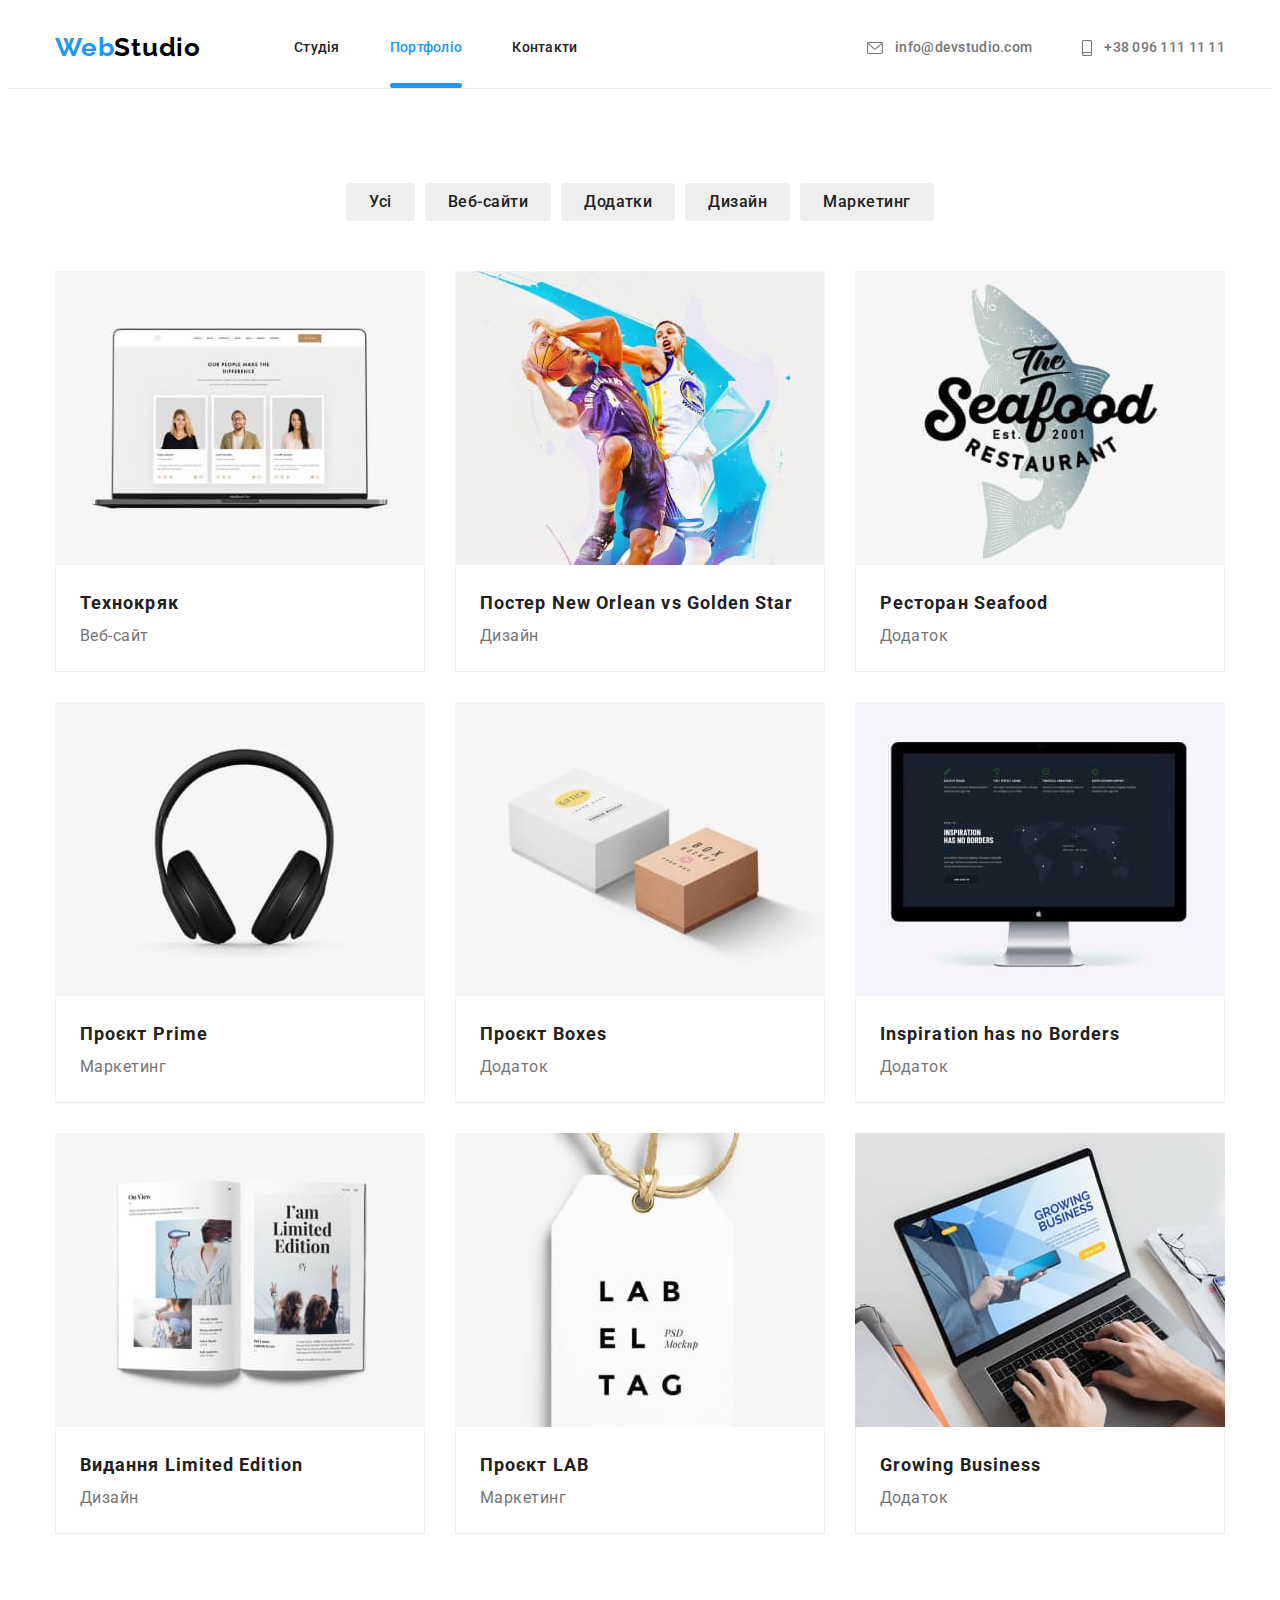
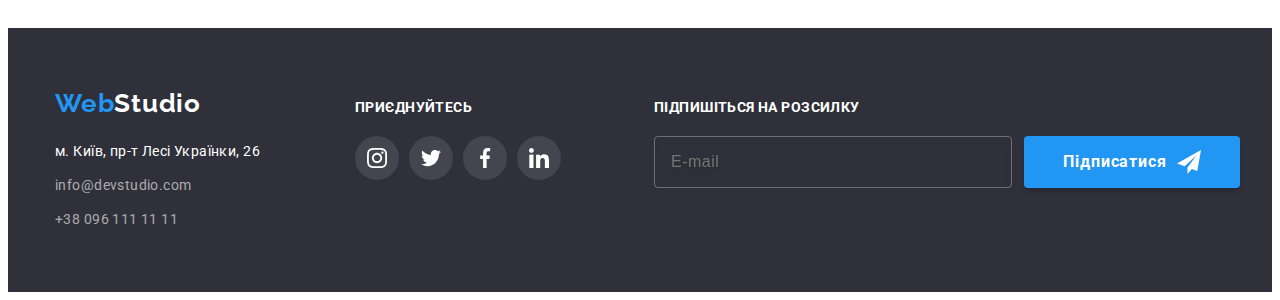
==== portfolio.html @ d5b0b602 "clone" ====
<!DOCTYPE html>
<html lang="en">
  <head>
    <meta charset="UTF-8" />
    <meta http-equiv="X-UA-Compatible" content="IE=edge" />
    <meta name="viewport" content="width=device-width, initial-scale=1.0" />
    <title>Document</title>
    <link
      rel="stylesheet"
      href="https://cdnjs.cloudflare.com/ajax/libs/modern-normalize/1.1.0/modern-normalize.min.css"
      integrity="sha512-wpPYUAdjBVSE4KJnH1VR1HeZfpl1ub8YT/NKx4PuQ5NmX2tKuGu6U/JRp5y+Y8XG2tV+wKQpNHVUX03MfMFn9Q=="
      crossorigin="anonymous"
      referrerpolicy="no-referrer"
    />
    <link rel="stylesheet" href="./css/styles.css" />
    <link rel="preconnect" href="https://fonts.googleapis.com" />
    <link rel="preconnect" href="https://fonts.gstatic.com" crossorigin />
    <link
      href="https://fonts.googleapis.com/css2?family=Raleway:wght@700&family=Roboto:wght@400;500;700;900&display=swap"
      rel="stylesheet"
    />
  </head>
  <body>
    <header class="header">
      <div class="container">
        <a href="./index.html" class="logo">
          <span class="web">Web</span>Studio</a
        >

        <nav>
          <ul class="site-nav">
            <li class="item">
              <a href="./index.html" class="link">Студія</a>
            </li>
            <li class="item">
              <a href="./portfolio.html" class="link activ">Портфоліо</a>
            </li>
            <li class="item"><a href="#" class="link">Контакти</a></li>
          </ul>
        </nav>
        <ul class="contacts-nav">
          <li class="item">
            <a href="mailto:info@devstudio.com" class="link">
              <svg width="16px" height="12px" class="contacts-icon">
                <use href="./images/symbol-defs.svg#icon-convert"></use>
              </svg>
              info@devstudio.com</a
            >
          </li>
          <li class="item">
            <a href="tel:+380961111111" class="link">
              <svg width="10px" height="16px" class="contacts-icon">
                <use href="./images/symbol-defs.svg#icon-smartphone"></use>
              </svg>
              +38 096 111 11 11</a
            >
          </li>
        </ul>
      </div>
    </header>
    <main>
      <section class="section">
        <div class="container">
          <ul class="navigation">
            <li><button type="button" class="portfolio-button">Усі</button></li>
            <li>
              <button type="button" class="portfolio-button">Веб-сайти</button>
            </li>
            <li>
              <button type="button" class="portfolio-button">Додатки</button>
            </li>
            <li>
              <button type="button" class="portfolio-button">Дизайн</button>
            </li>
            <li>
              <button type="button" class="portfolio-button">Маркетинг</button>
            </li>
          </ul>

          <ul class="works">
            <li class="work-list">
              <a href="#" class="work-item">
                <div class="work-photo">
                  <img
                    src="./images/technocrack.jpg"
                    alt="Технокряк"
                    width="370"
                    height="294"
                  />

                  <p class="work-photo-text">
                    Ресурс пропонує комплексні пропозиції з різним рівнем
                    функціоналу та сервісів. Все це дозволить відвідувачу
                    отримати вичерпні відомості про компанію чи приватну особу.
                  </p>
                </div>

                <div class="work-description">
                  <h2 class="work-title">Технокряк</h2>
                  <p class="work-text">Веб-сайт</p>
                </div>
              </a>
            </li>

            <li class="work-list">
              <a href="" alt="" class="work-item">
                <div class="work-photo">
                  <img
                    src="./images/poster.jpg"
                    alt="Постер"
                    width="370"
                    height="294"
                  />
                  <p class="work-photo-text">
                    Ресурс пропонує комплексні пропозиції з різним рівнем
                    функціоналу та сервісів. Все це дозволить відвідувачу
                    отримати вичерпні відомості про компанію чи приватну особу.
                  </p>
                </div>
                <div class="work-description">
                  <h2 class="work-title">Постер New Orlean vs Golden Star</h2>
                  <p class="work-text">Дизайн</p>
                </div>
              </a>
            </li>

            <li class="work-list">
              <a href="" class="work-item">
                <div class="work-photo">
                  <img
                    src="./images/restaurant.jpg"
                    alt="Ресторан"
                    width="370"
                    height="294"
                  />
                  <p class="work-photo-text">
                    Ресурс пропонує комплексні пропозиції з різним рівнем
                    функціоналу та сервісів. Все це дозволить відвідувачу
                    отримати вичерпні відомості про компанію чи приватну особу.
                  </p>
                </div>
                <div class="work-description">
                  <h2 class="work-title">Ресторан Seafood</h2>
                  <p class="work-text">Додаток</p>
                </div>
              </a>
            </li>

            <li class="work-list">
              <a href="" class="work-item">
                <div class="work-photo">
                  <img
                    src="./images/prime.jpg"
                    alt="Прайм"
                    width="370"
                    height="294"
                  />
                  <p class="work-photo-text">
                    Ресурс пропонує комплексні пропозиції з різним рівнем
                    функціоналу та сервісів. Все це дозволить відвідувачу
                    отримати вичерпні відомості про компанію чи приватну особу.
                  </p>
                </div>
                <div class="work-description">
                  <h2 class="work-title">Проєкт Prime</h2>
                  <p class="work-text">Маркетинг</p>
                </div>
              </a>
            </li>

            <li class="work-list">
              <a href="" class="work-item">
                <div class="work-photo">
                  <img
                    src="./images/boxes.jpg"
                    alt="Коробки"
                    width="370"
                    height="294"
                  />
                  <p class="work-photo-text">
                    Ресурс пропонує комплексні пропозиції з різним рівнем
                    функціоналу та сервісів. Все це дозволить відвідувачу
                    отримати вичерпні відомості про компанію чи приватну особу.
                  </p>
                </div>
                <div class="work-description">
                  <h2 class="work-title">Проєкт Boxes</h2>
                  <p class="work-text">Додаток</p>
                </div>
              </a>
            </li>

            <li class="work-list">
              <a href="" class="work-item">
                <div class="work-photo">
                  <img
                    src="./images/noborders.jpg"
                    alt="безмеж"
                    width="370"
                    height="294"
                  />
                  <p class="work-photo-text">
                    Ресурс пропонує комплексні пропозиції з різним рівнем
                    функціоналу та сервісів. Все це дозволить відвідувачу
                    отримати вичерпні відомості про компанію чи приватну особу.
                  </p>
                </div>
                <div class="work-description">
                  <h2 class="work-title">Inspiration has no Borders</h2>
                  <p class="work-text">Додаток</p>
                </div>
              </a>
            </li>

            <li class="work-list">
              <a href="" class="work-item">
                <div class="work-photo">
                  <img
                    src="./images/limited.jpg"
                    alt="Лімітоване"
                    width="370"
                    height="294"
                  />
                  <p class="work-photo-text">
                    Ресурс пропонує комплексні пропозиції з різним рівнем
                    функціоналу та сервісів. Все це дозволить відвідувачу
                    отримати вичерпні відомості про компанію чи приватну особу.
                  </p>
                </div>
                <div class="work-description">
                  <h2 class="work-title">Видання Limited Edition</h2>
                  <p class="work-text">Дизайн</p>
                </div>
              </a>
            </li>

            <li class="work-list">
              <a href="" class="work-item">
                <div class="work-photo">
                  <img
                    src="./images/lab.jpg"
                    alt="Лімітоване"
                    width="370"
                    height="294"
                  />
                  <p class="work-photo-text">
                    Ресурс пропонує комплексні пропозиції з різним рівнем
                    функціоналу та сервісів. Все це дозволить відвідувачу
                    отримати вичерпні відомості про компанію чи приватну особу.
                  </p>
                </div>
                <div class="work-description">
                  <h2 class="work-title">Проєкт LAB</h2>
                  <p class="work-text">Маркетинг</p>
                </div>
              </a>
            </li>

            <li class="work-list">
              <a href="" class="work-item">
                <div class="work-photo">
                  <img
                    src="./images/bussines.jpg"
                    alt="Бізнес"
                    width="370"
                    height="294"
                  />
                  <p class="work-photo-text">
                    Ресурс пропонує комплексні пропозиції з різним рівнем
                    функціоналу та сервісів. Все це дозволить відвідувачу
                    отримати вичерпні відомості про компанію чи приватну особу.
                  </p>
                </div>
                <div class="work-description">
                  <h2 class="work-title">Growing Business</h2>
                  <p class="work-text">Додаток</p>
                </div>
              </a>
            </li>
          </ul>
        </div>
      </section>
    </main>

    <footer class="page-dawn">
      <div class="container">
        <div class="footer-adress">
          <a href="/" class="logo">
            <span class="web">Web</span><span class="colortext">Studio</span></a
          >

          <address class="adress">
            <p class="adress-text">м. Київ, пр-т Лесі Українки, 26</p>
            <ul class="info">
              <li class="info-link">
                <a href="mailto:info@devstudio.com" class="link"
                  >info@devstudio.com</a
                >
              </li>
              <li class="info-link">
                <a href="tel:+380961111111" class="link">+38 096 111 11 11</a>
              </li>
            </ul>
          </address>
        </div>
        <div class="footer-socials">
          <p class="join-in">ПРИЄДНУЙТЕСЬ</p>
          <ul class="footer-item">
            <li class="socials-item">
              <a
                class="socials-link link"
                href="https://instagram.com"
                target="_blank"
                rel="nofollow noopener noreferrer"
                aria-label="Instagram icon"
              >
                <svg class="socials-icon" width="20" height="20">
                  <use href="./images/symbol-defs.svg#icon-instagram"></use>
                </svg>
              </a>
            </li>
            <li class="socials-item">
              <a
                class="socials-link link"
                href="https://twitter.com"
                target="_blank"
                rel="nofollow noopener noreferrer"
                aria-label="Twitter icon"
              >
                <svg class="socials-icon" width="20" height="20">
                  <use href="./images/symbol-defs.svg#icon-twitter"></use>
                </svg>
              </a>
            </li>
            <li class="socials-item">
              <a
                class="socials-link link"
                href="https://facebook.com"
                target="_blank"
                rel="nofollow noopener noreferrer"
                aria-label="Facebook icon"
              >
                <svg class="socials-icon" width="20" height="20">
                  <use href="./images/symbol-defs.svg#icon-facebook"></use>
                </svg>
              </a>
            </li>
            <li class="socials-item">
              <a
                class="socials-link link"
                href="https://linkedin.com"
                target="_blank"
                rel="nofollow noopener noreferrer"
                aria-label="Linkedin icon"
              >
                <svg class="socials-icon" width="20" height="20">
                  <use href="./images/symbol-defs.svg#icon-linkedin"></use>
                </svg>
              </a>
            </li>
          </ul>
        </div>
        <div class="subscription">
          <p class="subscription-title">ПІДПИШІТЬСЯ НА РОЗСИЛКУ</p>
          <form class="subscription-form" autocomplete="on">
            <label class="subscription-label">
              <input
                type="text"
                class="subscription-input"
                name="email"
                placeholder="E-mail"
              />
            </label>
            <button class="subscription-button" type="button">
              Підписатися
              <svg class="subscription-icon" width="24" height="24">
                <use href="./images/symbol-defs.svg#icon-send"></use>
              </svg>
            </button>
          </form>
        </div>
      </div>
    </footer>
  </body>
</html>
---- css/styles.css ----
/* колір основного тексту #757575 */
/* вторичний колір #212121 */
/* білий текст #ffffff */
/* білий #f5f5f5 */
/* акцент #2196F3 */

:root {
  --primary-text-color: #757575;
  --title-text-color: #212121;
  --accent-color: #2196f3;
  --primary-white-color: #f5f5f5;
  --primary-white-text-color: #ffffff;
}
html {
  box-sizing: border-box;
  /* background: var(--primary-white-text-color); */
}

*,
*::before,
*::after {
  box-sizing: inherit;
}

body {
  /* color: var(--title-text-color); */
  color: var(--primary-white-color);

  font-family: Roboto, sans-serif;
}
p {
  margin: 0px;
}

ul {
  list-style: none;
  padding: 0px;
  margin: 0px;
}
img {
  display: block;
}

h1,
h2,
h3,
h4,
h5,
h6,
p {
  margin-top: 0px;
  margin-bottom: 0px;
}

header {
  border-bottom: 1px solid #ececec;
}

/* Logo */

.logo {
  color: #000000;

  font-family: Raleway, sans-serif;
  font-weight: 700;
  font-size: 26px;
  line-height: 1.2;
  letter-spacing: 0.03em;

  text-decoration: none;

  margin-right: 93px;
}

.logo .web {
  color: var(--accent-color);
}

/* Site-nav */
/* .header {
  border-bottom: 1px solid #ececec;
} */
.header .container {
  width: 1200px;
  display: flex;
  align-items: center;
  margin-left: auto;
  margin-right: auto;

  padding-top: 0px;
  padding-bottom: 0px;
  padding-left: 15px;
  padding-right: 15px;
}

.container {
  align-items: center;
  width: 1200px;
  margin-left: auto;
  margin-right: auto;
  padding-left: 15px;
  padding-right: 15px;
}
.site-nav {
  display: flex;
  padding-left: 0px;
}

.site-nav .item:not(:last-child) {
  margin-right: 50px;
}

.contacts-nav {
  display: flex;
  padding-left: 0px;
  margin-left: auto;
}

.contacts-nav .item + .item {
  margin-left: 50px;
}

.site-nav .link {
  color: var(--title-text-color);

  font-weight: 500;
  font-size: 14px;
  line-height: 1.14;
  letter-spacing: 0.02em;

  text-decoration: none;
  position: relative;

  display: block;
  padding-top: 32px;
  padding-bottom: 32px;

  transition: color 250ms cubic-bezier(0.4, 0, 0.2, 1);
}

.activ::after {
  content: "";
  display: block;
  width: 100%;
  height: 5px;
  background-color: var(--accent-color);
  position: absolute;
  left: 0;
  bottom: 0;
  border-radius: 2px;
}

.site-nav .link.activ {
  color: var(--accent-color);
}

.site-nav .link:hover,
.site-nav .link:focus {
  color: var(--accent-color);
}

.site-nav .link.current {
  color: var(--accent-color);
}

.contacts-nav .link {
  color: var(--primary-text-color);

  font-weight: 500;
  font-size: 14px;
  line-height: 1.14;
  letter-spacing: 0.02em;

  text-decoration: none;

  display: flex;
  align-items: center;
  padding-bottom: 32px;
  padding-top: 32px;

  transition: color 250ms cubic-bezier(0.4, 0, 0.2, 1);
}
.contacts-nav .link:hover,
.contacts-nav .link:focus {
  color: var(--accent-color);
}
.link:hover .contacts-icon,
.link:focus .contacts-icon {
  fill: currentColor;
}

.item {
  display: flex;
  align-items: center;
  margin: 0;
  padding: 0;
  list-style: none;
}

.contacts-icon {
  fill: var(--primary-text-color);
  /* fill: transparent; */

  margin-right: 12px;
}

/* Hero */
.hero {
  text-align: center;
  background-color: #c4c4c4;
  padding-top: 200px;
  padding-bottom: 200px;
  max-width: 1600px;
  margin-left: auto;
  margin-right: auto;
  background-image: linear-gradient(
      rgba(47, 48, 58, 0.4),
      rgba(47, 48, 58, 0.4)
    ),
    url(../images/hero.jpg);
  /* background-image: url(../images/hero.jpg); */
  background-repeat: no-repeat;
  background-position: center;
  background-size: cover;
}

.hero-title {
  color: var(--primary-white-text-color);

  font-weight: 900;
  font-size: 44px;
  line-height: 1.36;
  text-align: center;
  letter-spacing: 0.06em;
  text-transform: uppercase;

  width: 696px;
  height: 120px;
  margin-top: 0px;
  margin-bottom: 30px;
  margin-left: auto;
  margin-right: auto;
}

/* Button */
.button {
  color: var(--primary-white-text-color);
  background-color: var(--accent-color);
  border: none;
  border-radius: 4px;
  font-family: inherit;
  font-weight: 700;
  font-size: 16px;
  line-height: 1.88;
  align-items: center;
  text-align: center;
  letter-spacing: 0.06em;

  cursor: pointer;

  width: 216px;
  height: 50px;
}

/* Section */
.section {
  padding-top: 94px;
  padding-bottom: 94px;
}
.portfolio-list {
  display: flex;
  justify-content: space-between;
}
.thumb {
  position: relative;
}

.about-photo {
  /* margin-left: auto;
 margin-right: auto; */
  width: 370px;
  height: 70px;

  position: absolute;
  bottom: 0;
  left: 50%;
  transform: translate(-50%, 0);
  background-color: rgba(47, 48, 58, 0.8);
}

.about-text {
  font-weight: 700;
  font-size: 14px;
  line-height: 1.14;
  text-align: center;
  justify-content: center;
  letter-spacing: 0.03em;

  padding-top: 30px;
  padding-bottom: 30px;
}

.section-title {
  color: var(--title-text-color);

  font-size: 36px;
  line-height: 1.17;
  text-align: center;
  letter-spacing: 0.03em;

  margin-top: 0;
  margin-bottom: 50px;
}

.description {
  display: flex;
  padding-left: 0px;
  padding-right: 0px;
  margin: 0px;
}

.no-padding {
  margin-top: 0px;
  padding-bottom: 0px;
}

.description .description-title {
  color: var(--title-text-color);

  font-size: 14px;
  line-height: 1.14;
  letter-spacing: 0.03em;
  text-transform: uppercase;

  margin-top: 0px;
  margin-bottom: 10px;
}

.list {
  display: inline-block;
  width: 270px;
  padding-left: 0px;
}

.list:not(:first-child) {
  margin-left: 30px;
}

.text {
  color: var(--primary-text-color);

  font-size: 14px;
  line-height: 1.71;
  letter-spacing: 0.03em;
}

.description-logo {
  height: 120px;
  display: flex;
  align-items: center;
  justify-content: center;
  background-color: #f5f4fa;
  margin-bottom: 30px;
  border-radius: 4px;
}
.description-icon {
  display: flex;
  align-items: center;
  justify-content: center;
}

/* Teams */
.comand {
  background: #f5f4fa;
}
.color {
  background: #f5f4fa;
}
.teams {
  display: flex;
}

.team-list {
  background: var(--primary-white-text-color);
  border-bottom-right-radius: 4px;
  border-bottom-left-radius: 4px;
  box-shadow: 0px 1px 3px rgba(0, 0, 0, 0.12), 0px 1px 1px rgba(0, 0, 0, 0.14),
    0px 2px 1px rgba(0, 0, 0, 0.2);
}
.team-list:not(:first-child) {
  margin-left: 30px;
}
.about {
  padding-top: 30px;
  padding-bottom: 30px;
}

.teams .teams-title {
  color: var(--title-text-color);
  font-weight: 500;
  font-size: 16px;
  line-height: 1.19;
  letter-spacing: 0.03em;
  text-align: center;
  /* margin-top: 30px; */
}

.teams-text {
  color: var(--primary-text-color);
  font-size: 16px;
  line-height: 1.19;
  text-align: center;
  margin-top: 10px;
  /* margin-bottom: 30px; */
}

.socials {
  display: flex;
  justify-content: center;
  align-items: center;
  gap: 10px;
  margin-top: 16px;
}

.socials-link {
  display: flex;
  align-items: center;
  justify-content: center;

  width: 44px;
  height: 44px;

  color: #afb1b8;
  /* fill: currentColor; */
  border-radius: 50%;

  transition: background-color 250ms cubic-bezier(0.4, 0, 0.2, 1),
    fill 250ms cubic-bezier(0.4, 0, 0.2, 1);
}

.socials-link:hover,
.socials-link:focus {
  background-color: var(--accent-color);
}

.socials-icon {
  fill: currentColor;
}
.socials-link:hover .socials-icon,
.socials-link:focus .socials-icon {
  fill: #ffffff;
  transition: fill 250ms cubic-bezier(0.4, 0, 0.2, 1);
}

/* Clients */

.clients {
  display: flex;
  justify-content: center;
  align-items: center;
  gap: 30px;
}

.clients-logo {
  display: flex;
  align-items: center;
  justify-content: center;

  fill: #afb1b8;

  transition: fill 250ms cubic-bezier(0.4, 0, 0.2, 1);
}
.clients-item:hover .clients-logo,
.clients-item:focus .clients-logo {
  fill: var(--accent-color);
}

.clients-item {
  display: flex;
  align-items: center;
  justify-content: center;
  background-color: transparent;
  box-sizing: border-box;
  width: 170px;
  height: 92px;
  border: 1px solid #afb1b8;
  border-radius: 4px;

  transition: border-color 250ms cubic-bezier(0.4, 0, 0.2, 1);
}

.clients-border {
  display: flex;
  align-items: center;
  justify-content: center;
}
.clients-item:hover,
.clients-item:focus {
  border: 1px solid var(--accent-color);
}

/* Footer */
footer {
  background: #2f303a;
  padding-top: 60px;
  padding-bottom: 60px;
}

.page-dawn .logo {
  margin-right: 0px;
}

.page-dawn .container {
  align-items: center;
  width: 1200px;
  margin-left: auto;
  margin-right: auto;
  padding-left: 15px;
  padding-right: 15px;

  font-size: 14px;
  line-height: 1.71;

  display: flex;
  align-items: baseline;
}

.colortext {
  color: var(--primary-white-text-color);
}

.adress {
  font-style: normal;
  margin-right: 0px;
  width: 230px;
  padding-top: 20px;
}

.adress .adress-text {
  color: var(--primary-white-text-color);

  font-size: 14px;
  line-height: 1.71;
  letter-spacing: 0.03em;
  margin-right: 0px;
}

.info .link {
  color: rgba(255, 255, 255, 0.6);

  font-size: 14px;
  line-height: 1.71;
  letter-spacing: 0.03em;

  text-decoration: none;

  transition: color 250ms cubic-bezier(0.4, 0, 0.2, 1);
}
.info-link {
  padding-top: 10px;
}

.info .link:hover,
.info .link:focus {
  color: var(--accent-color);
}

.footer-item {
  display: flex;
  align-items: center;
  justify-content: center;
}

.footer-adress {
  margin-right: 70px;
}

.join-in {
  color: var(--primary-white-text-color);
  font-size: 14px;
  line-height: 1.14;
  letter-spacing: 0.03em;
  margin-bottom: 20px;
  font-weight: 700;
}
.footer-item {
  gap: 10px;
}

.footer-item .socials-link {
  display: flex;
  align-items: center;
  justify-content: center;

  width: 44px;
  height: 44px;

  color: var(--primary-white-text-color);
  background-color: rgba(255, 255, 255, 0.1);
  fill: currentColor;
  border-radius: 50%;

  transition: background-color 250ms cubic-bezier(0.4, 0, 0.2, 1);
}
.footer-item .socials-link:hover,
.footer-item .socials-link:focus {
  background-color: var(--accent-color);
}

.subscription {
  margin-left: 93px;
}

.subscription-title {
  color: var(--primary-white-text-color);
  font-size: 14px;
  line-height: 1.14;
  letter-spacing: 0.03em;
  margin-bottom: 20px;
  font-weight: 700;
}

.subscription-form {
  display: flex;
}

.subscription-input {
  border: 1px solid rgba(255, 255, 255, 0.3);
  border-radius: 4px;
  background-color: transparent;
  min-width: 358px;
  margin-right: 12px;
  font-size: 16px;
  line-height: 1.25;
  letter-spacing: 0.03em;
  color: rgba(255, 255, 255, 0.9);
  padding: 15px 16px;
  filter: drop-shadow(0px 4px 4px rgba(0, 0, 0, 0.15));
  transition: border-color 250ms cubic-bezier(0.4, 0, 0.2, 1);
}
.subscription-input:hover,
.subscription-input:focus {
  border-color: var(--accent-color);
  outline: none;
}

.subscription-button {
  display: inline-flex;
  padding: 10px 28px;
  color: var(--primary-white-text-color);
  background-color: var(--accent-color);
  border: none;
  border-radius: 4px;
  font-family: inherit;
  font-weight: 700;
  font-size: 16px;
  line-height: 1.88;
  align-items: center;
  text-align: center;
  justify-content: center;
  letter-spacing: 0.06em;
  box-shadow: 0px 4px 4px rgba(0, 0, 0, 0.15);

  cursor: pointer;

  width: 216px;
}

.subscription-icon {
  fill: var(--primary-white-text-color);
  margin-left: 10px;
}
/* Портфоліо */

.section .portfolio-button {
  color: var(--title-text-color);

  font-weight: 500;
  font-size: 16px;
  line-height: 1.63;
  letter-spacing: 0.03em;

  cursor: pointer;

  font-family: inherit;
  padding: 6px 23px;
  transition: background-color 250ms cubic-bezier(0.4, 0, 0.2, 1),
    color 250ms cubic-bezier(0.4, 0, 0.2, 1);
  border: none;
  border-radius: 4px;
}

.navigation {
  display: flex;

  align-items: center;
  justify-content: center;

  margin: 0 auto 50px auto;
}
.navigation li:not(:first-child) {
  margin-left: 10px;
}
.section .portfolio-button:hover {
  color: #f5f4fa;
  background-color: var(--accent-color);
  filter: drop-shadow(0px 4px 4px rgba(0, 0, 0, 0.25));
  transition: filter 250ms cubic-bezier(0.4, 0, 0.2, 1);
}
.section .portfolio-button:focus {
  color: #f5f4fa;
  background-color: var(--accent-color);
  filter: drop-shadow(0px 4px 4px rgba(0, 0, 0, 0.25));
  transition: filter 250ms cubic-bezier(0.4, 0, 0.2, 1);
}

.work-item {
  text-decoration: none;
  display: block;
  width: 370px;
}
.work-photo {
  position: relative;
  overflow: hidden;
}

/* .work-photo::before{

  position: absolute;
  content: "";
  width: 100%;
  height: 100%;
  display: inline-block;
  background-color: rgba(33, 150, 243, 0.9);
  opacity: 0;
}

.work-photo:hover::before{
  opacity: 1;
 
} */

.work-photo-text {
  position: absolute;
  transform: translateY(100%);
  transition: transform 250ms cubic-bezier(0.4, 0, 0.2, 1);

  top: 0;
  left: 0;
  width: 100%;
  height: 100%;

  padding: 63px 24px;
  font-size: 18px;
  line-height: 1.56;
  letter-spacing: 0.03em;

  background-color: rgba(33, 150, 243, 0.9);
  color: var(--primary-white-text-color);
}

.work-list:hover,
.work-item:focus {
  display: inline-block;
  box-shadow: 0px 4px 4px rgba(0, 0, 0, 0.25);
  transition: box-shadow 250ms cubic-bezier(0.4, 0, 0.2, 1);
}

.work-list:hover .work-photo-text,
.work-list:focus .work-photo-text {
  transform: translateY(0);
}

.works .work-description {
  background-color: var(--primary-white-text-color);
}

.work-item:hover {
  filter: drop-shadow(0px 4px 4px rgba(0, 0, 0, 0.25));
  /* display: block;
box-shadow: 0px 3px 1px rgba(0, 0, 0, 0.1), 0px 1px 2px rgba(0, 0, 0, 0.08), 0px 2px 2px rgba(0, 0, 0, 0.12);
border-radius:4px; */
}
.works .work-title {
  color: var(--title-text-color);

  font-size: 18px;
  line-height: 2;
  letter-spacing: 0.06em;

  /* margin-top: 20px; */
  /* padding: 20px 24px 20px 24px; */
}

.works .work-text {
  color: var(--primary-text-color);

  font-size: 16px;
  line-height: 1.88;
  letter-spacing: 0.03em;
  /* 
  margin-top: 4px; */
}

.works {
  display: flex;
  flex-wrap: wrap;
  gap: 30px;
}

.work-description {
  padding: 20px 24px 20px 24px;
  border-bottom: 1px solid #eeeeee;
  border-left: 1px solid #eeeeee;
  border-right: 1px solid #eeeeee;
}

/* BACKDROP */

.backdrop {
  position: fixed;
  top: 0;
  left: 0;
  width: 100%;
  height: 100%;
  background-color: rgba(0, 0, 0, 0.2);
  opacity: 1;
  filter: drop-shadow(0px 4px 4px rgba(0, 0, 0, 0.25));

  transition: opacity 250ms cubic-bezier(0.4, 0, 0.2, 1),
    visibility 250ms cubic-bezier(0.4, 0, 0.2, 1);
}

.backdrop.is-hidden {
  opacity: 0;
  pointer-events: none;
  visibility: hidden;
}

.backdrop.is-hidden .modal {
  transform: translate(-50%, -50%) scale(0.8);
  transition: transform 250ms cubic-bezier(0.4, 0, 0.2, 1);
}

.modal {
  width: 528px;
  height: 581px;
  background-color: #fff;

  position: absolute;
  top: 50%;
  left: 50%;
  transform: translate(-50%, -50%) scale(1);
  transition: transform 250ms cubic-bezier(0.4, 0, 0.2, 1);
}

.close-modal {
  position: absolute;
  top: 8px;
  right: 8px;

  width: 30px;
  height: 30px;
  cursor: pointer;
  border-radius: 50%;
  border: 1px solid rgba(0, 0, 0, 0.1);
  background-color: var(--primary-white-text-color);
}

.close-icon:hover,
.close-icon:focus {
  fill: var(--accent-color);
}

.close-icon {
  position: absolute;

  top: 15px;
  right: -4px;
  transform: translate(-50%, -50%);
  transition: fill 250ms cubic-bezier(0.4, 0, 0.2, 1);
}

.button-close {
  position: relative;
}

.button-item {
  width: 30px;
  height: 30px;
  border-radius: 50%;
  border: 1px solid rgba(0, 0, 0, 0.1);
  background-color: #fff;
  position: absolute;
  right: 8px;
  top: 8px;
}

.close {
  color: #000000;
}

.modal-title {
  font-weight: 700;
  font-size: 20px;
  line-height: 1.15;
  text-align: center;
  letter-spacing: 0.03em;
  justify-content: center;
  margin-top: 40px;

  color: #212121;
}

.modal-form {
  margin-left: 40px;
  margin-right: 40px;
  margin-top: 12px;
}

.form-input {
  margin-top: 4px;
  width: 448px;
  height: 40px;
  padding: 0;
  padding-left: 42px;

  display: block;
  outline: none;
  border: 1px solid rgba(33, 33, 33, 0.2);
  border-radius: 4px;

  transition: border-color 250ms cubic-bezier(0.4, 0, 0.2, 1);
}

.form-label {
  position: relative;
  display: block;
  margin-bottom: 10px;
}

.form-subtitle {
  font-size: 12px;
  line-height: 1.17;
  letter-spacing: 0.01em;

  color: var(--primary-text-color);
  display: block;
}

.form-icon {
  position: absolute;
  top: 30px;
  left: 12px;

  transition: fill 250ms cubic-bezier(0.4, 0, 0.2, 1);
}

.form-label:focus-within > .form-icon {
  fill: var(--accent-color);
}

.form-input:focus,
.form-input:hover {
  border-color: var(--accent-color);
}

.form-coment {
  resize: none;

  margin-top: 4px;
  width: 448px;
  height: 120px;
  padding: 12px 16px;

  display: block;
  outline: none;
  border: 1px solid rgba(33, 33, 33, 0.2);
  border-radius: 4px;

  transition: border-color 250ms cubic-bezier(0.4, 0, 0.2, 1);
}

.form-coment::placeholder {
  font-size: 12px;
  line-height: 1.17;
  letter-spacing: 0.01em;

  color: rgba(117, 117, 117, 0.5);
}

.form-coment:focus,
.form-coment:hover {
  border-color: var(--accent-color);
}

.policy-label {
  display: flex;
  align-items: center;
  justify-content: center;
}

.policy-input {
  position: absolute;
  width: 1px;
  height: 1px;
  margin: -1px;
  bottom: 0;
  padding: 0;
  clip: rect(0 0 0 0);
  overflow: hidden;
}

.form-policy {
  font-size: 14px;
  line-height: 1.71;
  letter-spacing: 0.03em;
  color: var(--primary-text-color);
  margin-left: 10px;
  display: inline-block;
}

.checkbox-icon {
  display: inline-block;
  width: 16px;
  height: 15px;
  border: 2px solid #212121;
  border-radius: 2px;
  transition: background-color 250ms cubic-bezier(0.4, 0, 0.2, 1),
    border-color 250ms cubic-bezier(0.4, 0, 0.2, 1);
}

.policy-input:checked + .checkbox-icon {
  background-color: var(--accent-color);
  background-image: url(../images/check.svg);
  background-size: contain;
  background-origin: border-box;
  border-color: var(--accent-color);
}

.policy-link {
  color: var(--accent-color);
}
.button-send {
  margin-left: 164px;
  margin-top: 30px;
  filter: drop-shadow(0px 4px 4px rgba(0, 0, 0, 0.25));
}
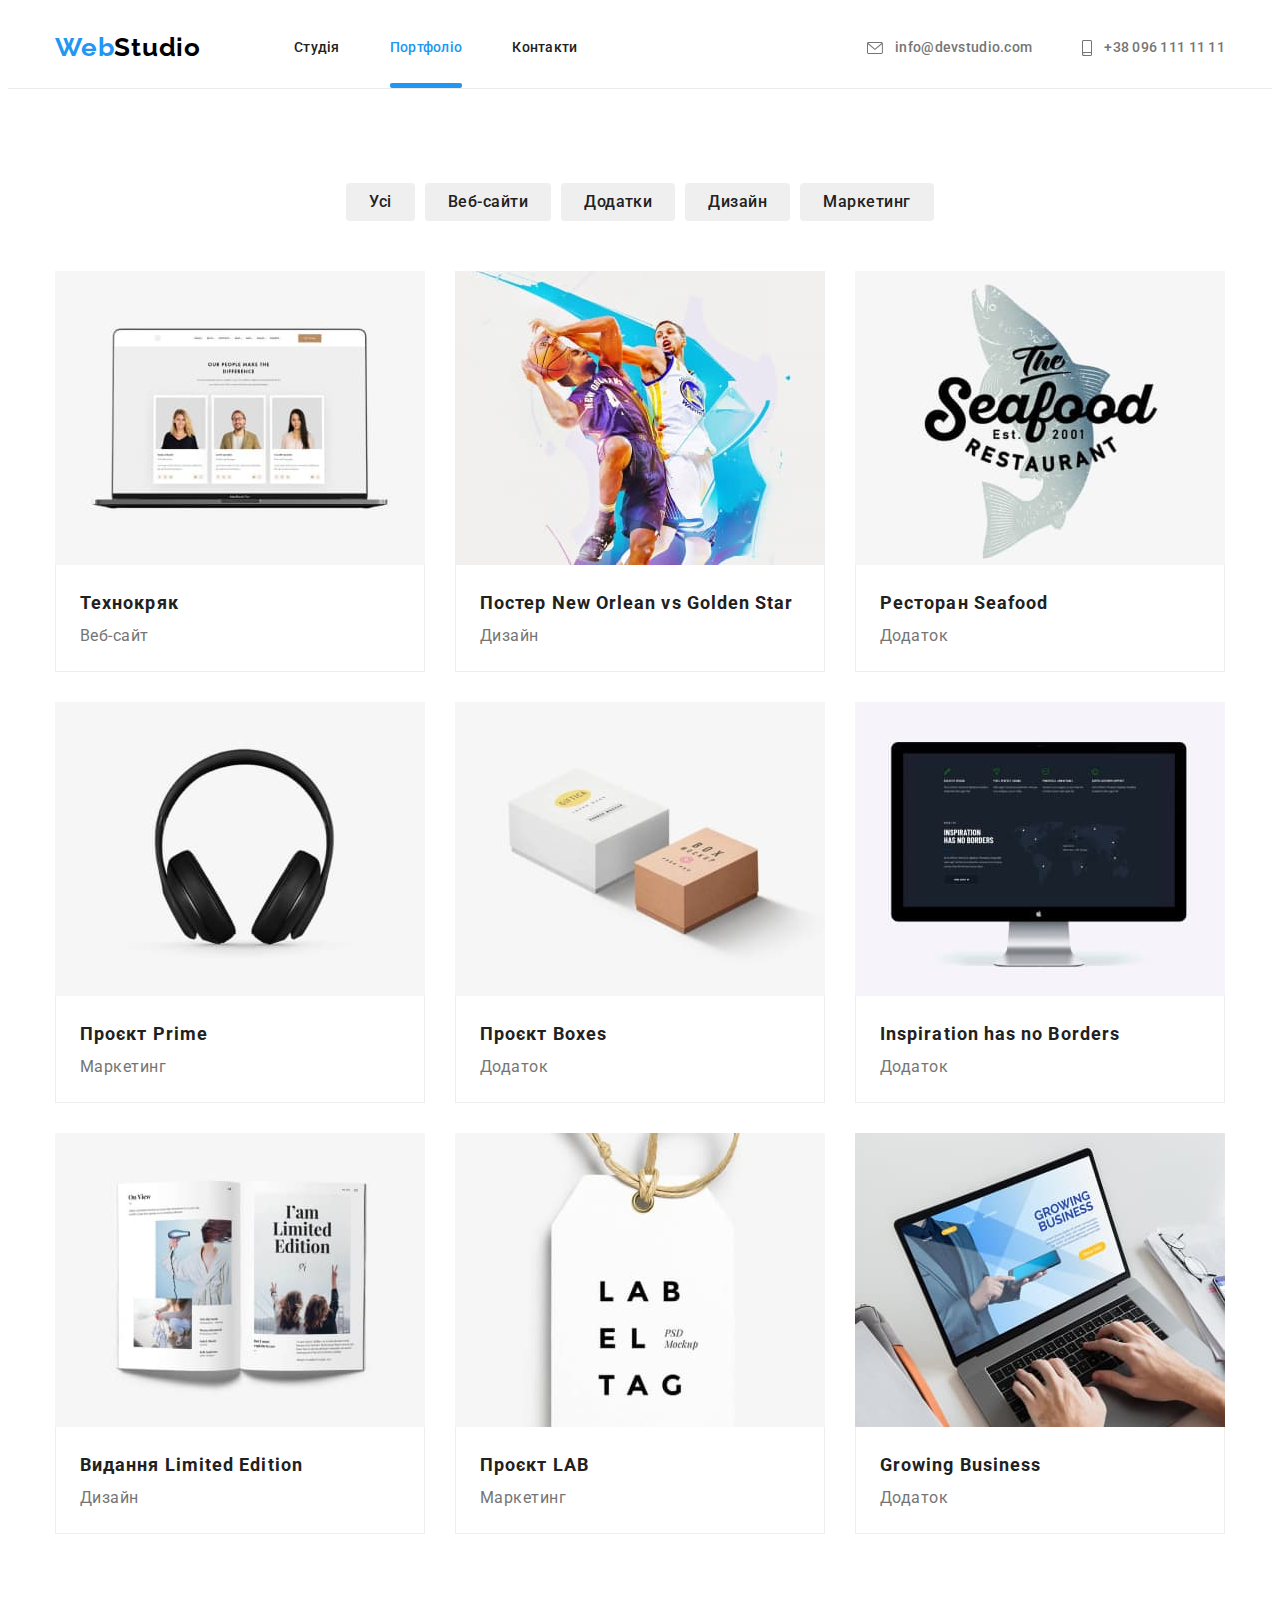
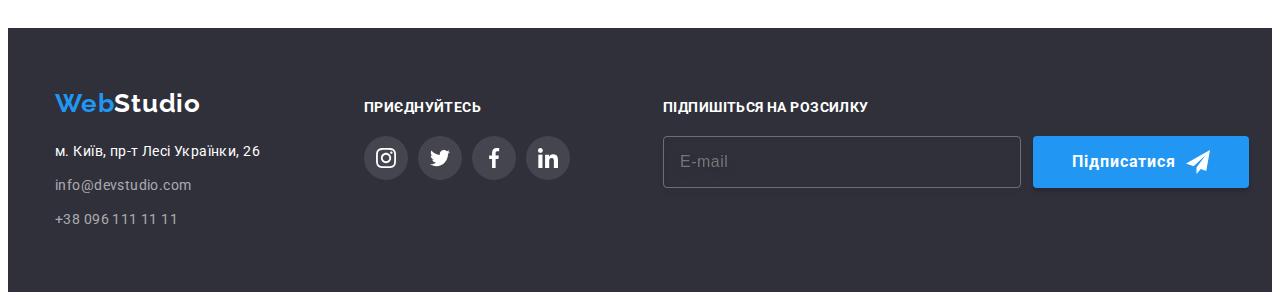
==== commit 990bda4c: "added BEM&SASS" ====
--- a/portfolio.html
+++ b/portfolio.html
@@ -12,7 +12,7 @@
       crossorigin="anonymous"
       referrerpolicy="no-referrer"
     />
-    <link rel="stylesheet" href="./css/styles.css" />
+    <link rel="stylesheet" href="./css/main.min.css" />
     <link rel="preconnect" href="https://fonts.googleapis.com" />
     <link rel="preconnect" href="https://fonts.gstatic.com" crossorigin />
     <link
@@ -22,34 +22,34 @@
   </head>
   <body>
     <header class="header">
-      <div class="container">
+      <div class="container header__container">
         <a href="./index.html" class="logo">
-          <span class="web">Web</span>Studio</a
+          <span class="logo__accent">Web</span>Studio</a
         >
 
-        <nav>
-          <ul class="site-nav">
-            <li class="item">
-              <a href="./index.html" class="link">Студія</a>
-            </li>
-            <li class="item">
-              <a href="./portfolio.html" class="link activ">Портфоліо</a>
-            </li>
-            <li class="item"><a href="#" class="link">Контакти</a></li>
+        <nav class="site-nav">
+          <ul class="site-nav__list">
+            <li class="site-nav__item">
+              <a href="./index.html" class="site-nav__link ">Студія</a>
+            </li>
+            <li class="site-nav__item">
+              <a href="./portfolio.html" class="site-nav__link site-nav__link--active">Портфоліо</a>
+            </li>
+            <li class="site-nav__item"><a href="#" class="site-nav__link">Контакти</a></li>
           </ul>
         </nav>
-        <ul class="contacts-nav">
-          <li class="item">
-            <a href="mailto:info@devstudio.com" class="link">
-              <svg width="16px" height="12px" class="contacts-icon">
+        <ul class="contacts">
+          <li class="contacts__item">
+            <a href="mailto:info@devstudio.com" class="contacts__link">
+              <svg width="16px" height="12px" class="contacts__icon">
                 <use href="./images/symbol-defs.svg#icon-convert"></use>
               </svg>
               info@devstudio.com</a
             >
           </li>
-          <li class="item">
-            <a href="tel:+380961111111" class="link">
-              <svg width="10px" height="16px" class="contacts-icon">
+          <li class="contacts__item">
+            <a href="tel:+380961111111" class="contacts__link">
+              <svg width="10px" height="16px" class="contacts__icon">
                 <use href="./images/symbol-defs.svg#icon-smartphone"></use>
               </svg>
               +38 096 111 11 11</a
@@ -61,26 +61,26 @@
     <main>
       <section class="section">
         <div class="container">
-          <ul class="navigation">
-            <li><button type="button" class="portfolio-button">Усі</button></li>
-            <li>
-              <button type="button" class="portfolio-button">Веб-сайти</button>
-            </li>
-            <li>
-              <button type="button" class="portfolio-button">Додатки</button>
-            </li>
-            <li>
-              <button type="button" class="portfolio-button">Дизайн</button>
-            </li>
-            <li>
-              <button type="button" class="portfolio-button">Маркетинг</button>
+          <ul class="portfolio__navigation">
+            <li class="portfolio__item"><button type="button" class="portfolio__button">Усі</button></li>
+            <li class="portfolio__item">
+              <button type="button" class="portfolio__button">Веб-сайти</button>
+            </li>
+            <li class="portfolio__item">
+              <button type="button" class="portfolio__button">Додатки</button>
+            </li>
+            <li class="portfolio__item">
+              <button type="button" class="portfolio__button">Дизайн</button>
+            </li>
+            <li class="portfolio__item">
+              <button type="button" class="portfolio__button">Маркетинг</button>
             </li>
           </ul>
 
-          <ul class="works">
-            <li class="work-list">
-              <a href="#" class="work-item">
-                <div class="work-photo">
+          <ul class="portfolio__works">
+            <li class="portfolio__work-item">
+              <a href="#" class="portfolio__work-link">
+                <div class="portfolio__work-photo">
                   <img
                     src="./images/technocrack.jpg"
                     alt="Технокряк"
@@ -88,192 +88,192 @@
                     height="294"
                   />
 
-                  <p class="work-photo-text">
-                    Ресурс пропонує комплексні пропозиції з різним рівнем
-                    функціоналу та сервісів. Все це дозволить відвідувачу
-                    отримати вичерпні відомості про компанію чи приватну особу.
-                  </p>
-                </div>
-
-                <div class="work-description">
-                  <h2 class="work-title">Технокряк</h2>
-                  <p class="work-text">Веб-сайт</p>
-                </div>
-              </a>
-            </li>
-
-            <li class="work-list">
-              <a href="" alt="" class="work-item">
-                <div class="work-photo">
+                  <p class="portfolio__work-photo-text">
+                    Ресурс пропонує комплексні пропозиції з різним рівнем
+                    функціоналу та сервісів. Все це дозволить відвідувачу
+                    отримати вичерпні відомості про компанію чи приватну особу.
+                  </p>
+                </div>
+
+                <div class="portfolio__work-description">
+                  <h2 class="portfolio__work-title">Технокряк</h2>
+                  <p class="portfolio__work-text">Веб-сайт</p>
+                </div>
+              </a>
+            </li>
+
+            <li class="portfolio__work-item">
+              <a href="" alt="" class="portfolio__work-link">
+                <div class="portfolio__work-photo">
                   <img
                     src="./images/poster.jpg"
                     alt="Постер"
                     width="370"
                     height="294"
                   />
-                  <p class="work-photo-text">
-                    Ресурс пропонує комплексні пропозиції з різним рівнем
-                    функціоналу та сервісів. Все це дозволить відвідувачу
-                    отримати вичерпні відомості про компанію чи приватну особу.
-                  </p>
-                </div>
-                <div class="work-description">
-                  <h2 class="work-title">Постер New Orlean vs Golden Star</h2>
-                  <p class="work-text">Дизайн</p>
-                </div>
-              </a>
-            </li>
-
-            <li class="work-list">
-              <a href="" class="work-item">
-                <div class="work-photo">
+                  <p class="portfolio__work-photo-text">
+                    Ресурс пропонує комплексні пропозиції з різним рівнем
+                    функціоналу та сервісів. Все це дозволить відвідувачу
+                    отримати вичерпні відомості про компанію чи приватну особу.
+                  </p>
+                </div>
+                <div class="portfolio__work-description">
+                  <h2 class="portfolio__work-title">Постер New Orlean vs Golden Star</h2>
+                  <p class="portfolio__work-text">Дизайн</p>
+                </div>
+              </a>
+            </li>
+
+            <li class="portfolio__work-item">
+              <a href="" class="portfolio__work-link">
+                <div class="portfolio__work-photo">
                   <img
                     src="./images/restaurant.jpg"
                     alt="Ресторан"
                     width="370"
                     height="294"
                   />
-                  <p class="work-photo-text">
-                    Ресурс пропонує комплексні пропозиції з різним рівнем
-                    функціоналу та сервісів. Все це дозволить відвідувачу
-                    отримати вичерпні відомості про компанію чи приватну особу.
-                  </p>
-                </div>
-                <div class="work-description">
-                  <h2 class="work-title">Ресторан Seafood</h2>
-                  <p class="work-text">Додаток</p>
-                </div>
-              </a>
-            </li>
-
-            <li class="work-list">
-              <a href="" class="work-item">
-                <div class="work-photo">
+                  <p class="portfolio__work-photo-text">
+                    Ресурс пропонує комплексні пропозиції з різним рівнем
+                    функціоналу та сервісів. Все це дозволить відвідувачу
+                    отримати вичерпні відомості про компанію чи приватну особу.
+                  </p>
+                </div>
+                <div class="portfolio__work-description">
+                  <h2 class="portfolio__work-title">Ресторан Seafood</h2>
+                  <p class="portfolio__work-text">Додаток</p>
+                </div>
+              </a>
+            </li>
+
+            <li class="portfolio__work-item">
+              <a href="" class="portfolio__work-link">
+                <div class="portfolio__work-photo">
                   <img
                     src="./images/prime.jpg"
                     alt="Прайм"
                     width="370"
                     height="294"
                   />
-                  <p class="work-photo-text">
-                    Ресурс пропонує комплексні пропозиції з різним рівнем
-                    функціоналу та сервісів. Все це дозволить відвідувачу
-                    отримати вичерпні відомості про компанію чи приватну особу.
-                  </p>
-                </div>
-                <div class="work-description">
-                  <h2 class="work-title">Проєкт Prime</h2>
-                  <p class="work-text">Маркетинг</p>
-                </div>
-              </a>
-            </li>
-
-            <li class="work-list">
-              <a href="" class="work-item">
-                <div class="work-photo">
+                  <p class="portfolio__work-photo-text">
+                    Ресурс пропонує комплексні пропозиції з різним рівнем
+                    функціоналу та сервісів. Все це дозволить відвідувачу
+                    отримати вичерпні відомості про компанію чи приватну особу.
+                  </p>
+                </div>
+                <div class="portfolio__work-description">
+                  <h2 class="portfolio__work-title">Проєкт Prime</h2>
+                  <p class="portfolio__work-text">Маркетинг</p>
+                </div>
+              </a>
+            </li>
+
+            <li class="portfolio__work-item">
+              <a href="" class="portfolio__work-link">
+                <div class="portfolio__work-photo">
                   <img
                     src="./images/boxes.jpg"
                     alt="Коробки"
                     width="370"
                     height="294"
                   />
-                  <p class="work-photo-text">
-                    Ресурс пропонує комплексні пропозиції з різним рівнем
-                    функціоналу та сервісів. Все це дозволить відвідувачу
-                    отримати вичерпні відомості про компанію чи приватну особу.
-                  </p>
-                </div>
-                <div class="work-description">
-                  <h2 class="work-title">Проєкт Boxes</h2>
-                  <p class="work-text">Додаток</p>
-                </div>
-              </a>
-            </li>
-
-            <li class="work-list">
-              <a href="" class="work-item">
-                <div class="work-photo">
+                  <p class="portfolio__work-photo-text">
+                    Ресурс пропонує комплексні пропозиції з різним рівнем
+                    функціоналу та сервісів. Все це дозволить відвідувачу
+                    отримати вичерпні відомості про компанію чи приватну особу.
+                  </p>
+                </div>
+                <div class="portfolio__work-description">
+                  <h2 class="portfolio__work-title">Проєкт Boxes</h2>
+                  <p class="portfolio__work-text">Додаток</p>
+                </div>
+              </a>
+            </li>
+
+            <li class="portfolio__work-item">
+              <a href="" class="portfolio__work-link">
+                <div class="portfolio__work-photo">
                   <img
                     src="./images/noborders.jpg"
                     alt="безмеж"
                     width="370"
                     height="294"
                   />
-                  <p class="work-photo-text">
-                    Ресурс пропонує комплексні пропозиції з різним рівнем
-                    функціоналу та сервісів. Все це дозволить відвідувачу
-                    отримати вичерпні відомості про компанію чи приватну особу.
-                  </p>
-                </div>
-                <div class="work-description">
-                  <h2 class="work-title">Inspiration has no Borders</h2>
-                  <p class="work-text">Додаток</p>
-                </div>
-              </a>
-            </li>
-
-            <li class="work-list">
-              <a href="" class="work-item">
-                <div class="work-photo">
+                  <p class="portfolio__work-photo-text">
+                    Ресурс пропонує комплексні пропозиції з різним рівнем
+                    функціоналу та сервісів. Все це дозволить відвідувачу
+                    отримати вичерпні відомості про компанію чи приватну особу.
+                  </p>
+                </div>
+                <div class="portfolio__work-description">
+                  <h2 class="portfolio__work-title">Inspiration has no Borders</h2>
+                  <p class="portfolio__work-text">Додаток</p>
+                </div>
+              </a>
+            </li>
+
+            <li class="portfolio__work-item">
+              <a href="" class="portfolio__work-link">
+                <div class="portfolio__work-photo">
                   <img
                     src="./images/limited.jpg"
                     alt="Лімітоване"
                     width="370"
                     height="294"
                   />
-                  <p class="work-photo-text">
-                    Ресурс пропонує комплексні пропозиції з різним рівнем
-                    функціоналу та сервісів. Все це дозволить відвідувачу
-                    отримати вичерпні відомості про компанію чи приватну особу.
-                  </p>
-                </div>
-                <div class="work-description">
-                  <h2 class="work-title">Видання Limited Edition</h2>
-                  <p class="work-text">Дизайн</p>
-                </div>
-              </a>
-            </li>
-
-            <li class="work-list">
-              <a href="" class="work-item">
-                <div class="work-photo">
+                  <p class="portfolio__work-photo-text">
+                    Ресурс пропонує комплексні пропозиції з різним рівнем
+                    функціоналу та сервісів. Все це дозволить відвідувачу
+                    отримати вичерпні відомості про компанію чи приватну особу.
+                  </p>
+                </div>
+                <div class="portfolio__work-description">
+                  <h2 class="portfolio__work-title">Видання Limited Edition</h2>
+                  <p class="portfolio__work-text">Дизайн</p>
+                </div>
+              </a>
+            </li>
+
+            <li class="portfolio__work-item">
+              <a href="" class="portfolio__work-link">
+                <div class="portfolio__work-photo">
                   <img
                     src="./images/lab.jpg"
                     alt="Лімітоване"
                     width="370"
                     height="294"
                   />
-                  <p class="work-photo-text">
-                    Ресурс пропонує комплексні пропозиції з різним рівнем
-                    функціоналу та сервісів. Все це дозволить відвідувачу
-                    отримати вичерпні відомості про компанію чи приватну особу.
-                  </p>
-                </div>
-                <div class="work-description">
-                  <h2 class="work-title">Проєкт LAB</h2>
-                  <p class="work-text">Маркетинг</p>
-                </div>
-              </a>
-            </li>
-
-            <li class="work-list">
-              <a href="" class="work-item">
-                <div class="work-photo">
+                  <p class="portfolio__work-photo-text">
+                    Ресурс пропонує комплексні пропозиції з різним рівнем
+                    функціоналу та сервісів. Все це дозволить відвідувачу
+                    отримати вичерпні відомості про компанію чи приватну особу.
+                  </p>
+                </div>
+                <div class="portfolio__work-description">
+                  <h2 class="portfolio__work-title">Проєкт LAB</h2>
+                  <p class="portfolio__work-text">Маркетинг</p>
+                </div>
+              </a>
+            </li>
+
+            <li class="portfolio__work-item">
+              <a href="" class="portfolio__work-link">
+                <div class="portfolio__work-photo">
                   <img
                     src="./images/bussines.jpg"
                     alt="Бізнес"
                     width="370"
                     height="294"
                   />
-                  <p class="work-photo-text">
-                    Ресурс пропонує комплексні пропозиції з різним рівнем
-                    функціоналу та сервісів. Все це дозволить відвідувачу
-                    отримати вичерпні відомості про компанію чи приватну особу.
-                  </p>
-                </div>
-                <div class="work-description">
-                  <h2 class="work-title">Growing Business</h2>
-                  <p class="work-text">Додаток</p>
+                  <p class="portfolio__work-photo-text">
+                    Ресурс пропонує комплексні пропозиції з різним рівнем
+                    функціоналу та сервісів. Все це дозволить відвідувачу
+                    отримати вичерпні відомості про компанію чи приватну особу.
+                  </p>
+                </div>
+                <div class="portfolio__work-description">
+                  <h2 class="portfolio__work-title">Growing Business</h2>
+                  <p class="portfolio__work-text">Додаток</p>
                 </div>
               </a>
             </li>
@@ -282,78 +282,78 @@
       </section>
     </main>
 
-    <footer class="page-dawn">
+    <footer class="footer">
       <div class="container">
-        <div class="footer-adress">
+        <div class="address">
           <a href="/" class="logo">
-            <span class="web">Web</span><span class="colortext">Studio</span></a
+            <span class="logo__accent">Web</span><span class="logo__accent--inverse">Studio</span></a
           >
 
-          <address class="adress">
-            <p class="adress-text">м. Київ, пр-т Лесі Українки, 26</p>
-            <ul class="info">
-              <li class="info-link">
-                <a href="mailto:info@devstudio.com" class="link"
+          <address class="address__info">
+            <p class="address__text">м. Київ, пр-т Лесі Українки, 26</p>
+            <ul class="address__list">
+              <li class="address__item">
+                <a href="mailto:info@devstudio.com" class="address__link"
                   >info@devstudio.com</a
                 >
               </li>
-              <li class="info-link">
-                <a href="tel:+380961111111" class="link">+38 096 111 11 11</a>
+              <li class="address__item">
+                <a href="tel:+380961111111" class="address__link">+38 096 111 11 11</a>
               </li>
             </ul>
           </address>
         </div>
         <div class="footer-socials">
-          <p class="join-in">ПРИЄДНУЙТЕСЬ</p>
-          <ul class="footer-item">
-            <li class="socials-item">
+          <p class="footer-socials__join-in">ПРИЄДНУЙТЕСЬ</p>
+          <ul class="footer-socials__list">
+            <li class="footer-socials__item">
               <a
-                class="socials-link link"
+                class="footer-socials__link"
                 href="https://instagram.com"
                 target="_blank"
                 rel="nofollow noopener noreferrer"
                 aria-label="Instagram icon"
               >
-                <svg class="socials-icon" width="20" height="20">
+                <svg class="footer-socials__socials-icon" width="20" height="20">
                   <use href="./images/symbol-defs.svg#icon-instagram"></use>
                 </svg>
               </a>
             </li>
-            <li class="socials-item">
+            <li class="footer-socials__item">
               <a
-                class="socials-link link"
+                class="footer-socials__link"
                 href="https://twitter.com"
                 target="_blank"
                 rel="nofollow noopener noreferrer"
                 aria-label="Twitter icon"
               >
-                <svg class="socials-icon" width="20" height="20">
+                <svg class="footer-socials__socials-icon" width="20" height="20">
                   <use href="./images/symbol-defs.svg#icon-twitter"></use>
                 </svg>
               </a>
             </li>
-            <li class="socials-item">
+            <li class="footer-socials__item">
               <a
-                class="socials-link link"
+                class="footer-socials__link"
                 href="https://facebook.com"
                 target="_blank"
                 rel="nofollow noopener noreferrer"
                 aria-label="Facebook icon"
               >
-                <svg class="socials-icon" width="20" height="20">
+                <svg class="footer-socials__socials-icon" width="20" height="20">
                   <use href="./images/symbol-defs.svg#icon-facebook"></use>
                 </svg>
               </a>
             </li>
-            <li class="socials-item">
+            <li class="footer-socials__item">
               <a
-                class="socials-link link"
+                class="footer-socials__link"
                 href="https://linkedin.com"
                 target="_blank"
                 rel="nofollow noopener noreferrer"
                 aria-label="Linkedin icon"
               >
-                <svg class="socials-icon" width="20" height="20">
+                <svg class="footer-socials__socials-icon" width="20" height="20">
                   <use href="./images/symbol-defs.svg#icon-linkedin"></use>
                 </svg>
               </a>
@@ -361,19 +361,19 @@
           </ul>
         </div>
         <div class="subscription">
-          <p class="subscription-title">ПІДПИШІТЬСЯ НА РОЗСИЛКУ</p>
-          <form class="subscription-form" autocomplete="on">
-            <label class="subscription-label">
+          <p class="subscription__title">ПІДПИШІТЬСЯ НА РОЗСИЛКУ</p>
+          <form class="subscription__form" autocomplete="on">
+            <label class="subscription__label">
               <input
                 type="text"
-                class="subscription-input"
+                class="subscription__input"
                 name="email"
                 placeholder="E-mail"
               />
             </label>
-            <button class="subscription-button" type="button">
+            <button class="subscription__button" type="button">
               Підписатися
-              <svg class="subscription-icon" width="24" height="24">
+              <svg class="subscription__icon" width="24" height="24">
                 <use href="./images/symbol-defs.svg#icon-send"></use>
               </svg>
             </button>
--- a/css/main.min.css
+++ b/css/main.min.css
@@ -0,0 +1 @@
+html{-webkit-box-sizing:border-box;box-sizing:border-box}*,*::before,*::after{-webkit-box-sizing:inherit;box-sizing:inherit}body{color:#f5f5f5;font-family:Roboto,sans-serif}p{margin:0px}ul{list-style:none;padding:0px;margin:0px}img{display:block}h1,h2,h3,h4,h5,h6,p{margin-top:0px;margin-bottom:0px}.container{-webkit-box-align:center;-ms-flex-align:center;align-items:center;width:1200px;margin-left:auto;margin-right:auto;padding-left:15px;padding-right:15px}.button{color:#fff;background-color:#2196f3;border:none;border-radius:4px;font-family:inherit;font-weight:700;font-size:16px;line-height:1.88;-webkit-box-align:center;-ms-flex-align:center;align-items:center;text-align:center;letter-spacing:.06em;cursor:pointer;width:216px;height:50px}.section{padding-top:94px;padding-bottom:94px}.section-title{color:#212121;font-size:36px;line-height:1.17;text-align:center;letter-spacing:.03em;margin-top:0;margin-bottom:50px}.no-padding{margin-top:0px;padding-bottom:0px}.color{background:#f5f4fa}.about__list{display:-webkit-box;display:-ms-flexbox;display:flex;-webkit-box-pack:justify;-ms-flex-pack:justify;justify-content:space-between}.about__thumb{position:relative}.about__photo{width:370px;height:70px;position:absolute;bottom:0;left:50%;-webkit-transform:translate(-50%, 0);transform:translate(-50%, 0);background-color:rgba(47,48,58,.8)}.about__text{font-weight:700;font-size:14px;line-height:1.14;text-align:center;-webkit-box-pack:center;-ms-flex-pack:center;justify-content:center;letter-spacing:.03em;padding-top:30px;padding-bottom:30px}.clients{display:-webkit-box;display:-ms-flexbox;display:flex;-webkit-box-pack:center;-ms-flex-pack:center;justify-content:center;-webkit-box-align:center;-ms-flex-align:center;align-items:center;gap:30px}.clients__logo{display:-webkit-box;display:-ms-flexbox;display:flex;-webkit-box-align:center;-ms-flex-align:center;align-items:center;-webkit-box-pack:center;-ms-flex-pack:center;justify-content:center;fill:#afb1b8;-webkit-transition:fill 250ms cubic-bezier(0.4, 0, 0.2, 1);transition:fill 250ms cubic-bezier(0.4, 0, 0.2, 1)}.clients__link{display:-webkit-box;display:-ms-flexbox;display:flex;-webkit-box-align:center;-ms-flex-align:center;align-items:center;-webkit-box-pack:center;-ms-flex-pack:center;justify-content:center;background-color:rgba(0,0,0,0);-webkit-box-sizing:border-box;box-sizing:border-box;width:170px;height:92px;border:1px solid #afb1b8;border-radius:4px;-webkit-transition:border-color 250ms cubic-bezier(0.4, 0, 0.2, 1);transition:border-color 250ms cubic-bezier(0.4, 0, 0.2, 1)}.clients__link:hover,.clients__link:focus{border:1px solid #2196f3}.clients__link:hover .clients__logo,.clients__link:focus .clients__logo{fill:#2196f3}.clients__item{display:-webkit-box;display:-ms-flexbox;display:flex;-webkit-box-align:center;-ms-flex-align:center;align-items:center;-webkit-box-pack:center;-ms-flex-pack:center;justify-content:center}.description{display:-webkit-box;display:-ms-flexbox;display:flex;padding-left:0px;padding-right:0px;margin:0px}.description__title{color:#212121;font-size:14px;line-height:1.14;letter-spacing:.03em;text-transform:uppercase;margin-top:0px;margin-bottom:10px}.description__item{display:inline-block;width:270px;padding-left:0px;margin-left:30px}.description__item:first-child{margin-left:0}.description__text{color:#757575;font-size:14px;line-height:1.71;letter-spacing:.03em}.description__logo{height:120px;display:-webkit-box;display:-ms-flexbox;display:flex;-webkit-box-align:center;-ms-flex-align:center;align-items:center;-webkit-box-pack:center;-ms-flex-pack:center;justify-content:center;background-color:#f5f4fa;margin-bottom:30px;border-radius:4px}.description__icon{display:-webkit-box;display:-ms-flexbox;display:flex;-webkit-box-align:center;-ms-flex-align:center;align-items:center;-webkit-box-pack:center;-ms-flex-pack:center;justify-content:center}.footer{background:#2f303a;padding-top:60px;padding-bottom:60px}.footer .container{-webkit-box-align:center;-ms-flex-align:center;align-items:center;width:1200px;margin-left:auto;margin-right:auto;padding-left:15px;padding-right:15px;font-size:14px;line-height:1.71;display:-webkit-box;display:-ms-flexbox;display:flex;-webkit-box-align:baseline;-ms-flex-align:baseline;align-items:baseline}.address{margin-right:70px}.address__info{font-style:normal;margin-right:0px;width:230px;padding-top:20px}.address__text{color:#fff;font-size:14px;line-height:1.71;letter-spacing:.03em;margin-right:0px}.address__link{color:rgba(255,255,255,.6);font-size:14px;line-height:1.71;letter-spacing:.03em;text-decoration:none;-webkit-transition:color 250ms cubic-bezier(0.4, 0, 0.2, 1);transition:color 250ms cubic-bezier(0.4, 0, 0.2, 1)}.address__link:hover,.address__link:focus{color:#2196f3}.address__item{padding-top:10px}.footer-socials__list{display:-webkit-box;display:-ms-flexbox;display:flex;-webkit-box-align:center;-ms-flex-align:center;align-items:center;-webkit-box-pack:center;-ms-flex-pack:center;justify-content:center;gap:10px}.footer-socials__join-in{color:#fff;font-size:14px;line-height:1.14;letter-spacing:.03em;margin-bottom:20px;font-weight:700}.footer-socials__link{display:-webkit-box;display:-ms-flexbox;display:flex;-webkit-box-align:center;-ms-flex-align:center;align-items:center;-webkit-box-pack:center;-ms-flex-pack:center;justify-content:center;width:44px;height:44px;color:#fff;background-color:rgba(255,255,255,.1);fill:currentColor;border-radius:50%;-webkit-transition:background-color 250ms cubic-bezier(0.4, 0, 0.2, 1);transition:background-color 250ms cubic-bezier(0.4, 0, 0.2, 1)}.footer-socials__link:hover,.footer-socials__link:focus{background-color:#2196f3}.footer-socials__socials-icon{fill:currentColor}.subscription{margin-left:93px}.subscription__title{color:#fff;font-size:14px;line-height:1.14;letter-spacing:.03em;margin-bottom:20px;font-weight:700}.subscription__form{display:-webkit-box;display:-ms-flexbox;display:flex}.subscription__input{border:1px solid rgba(255,255,255,.3);border-radius:4px;background-color:rgba(0,0,0,0);min-width:358px;margin-right:12px;font-size:16px;line-height:1.25;letter-spacing:.03em;color:rgba(255,255,255,.9);padding:15px 16px;-webkit-filter:drop-shadow(0px 4px 4px rgba(0, 0, 0, 0.15));filter:drop-shadow(0px 4px 4px rgba(0, 0, 0, 0.15));-webkit-transition:border-color 250ms cubic-bezier(0.4, 0, 0.2, 1);transition:border-color 250ms cubic-bezier(0.4, 0, 0.2, 1)}.subscription__input:hover,.subscription__input:focus{border-color:#2196f3;outline:none}.subscription__button{display:-webkit-inline-box;display:-ms-inline-flexbox;display:inline-flex;padding:10px 28px;color:#fff;background-color:#2196f3;border:none;border-radius:4px;font-family:inherit;font-weight:700;font-size:16px;line-height:1.88;-webkit-box-align:center;-ms-flex-align:center;align-items:center;text-align:center;-webkit-box-pack:center;-ms-flex-pack:center;justify-content:center;letter-spacing:.06em;-webkit-box-shadow:0px 4px 4px rgba(0,0,0,.15);box-shadow:0px 4px 4px rgba(0,0,0,.15);cursor:pointer;width:216px}.subscription__icon{fill:#fff;margin-left:10px}.header{border-bottom:1px solid #ececec}.header__container{width:1200px;display:-webkit-box;display:-ms-flexbox;display:flex;-webkit-box-align:center;-ms-flex-align:center;align-items:center;margin-left:auto;margin-right:auto;padding-top:0px;padding-bottom:0px;padding-left:15px;padding-right:15px}.logo{color:#000;font-family:Raleway,sans-serif;font-weight:700;font-size:26px;line-height:1.2;letter-spacing:.03em;text-decoration:none;margin-right:93px}.logo__accent{color:#2196f3}.logo__accent--inverse{color:#fff}.site-nav__list{display:-webkit-box;display:-ms-flexbox;display:flex;padding-left:0px}.site-nav__link{color:#212121;font-weight:500;font-size:14px;line-height:1.14;letter-spacing:.02em;text-decoration:none;position:relative;display:block;padding-top:32px;padding-bottom:32px;-webkit-transition:color 250ms cubic-bezier(0.4, 0, 0.2, 1);transition:color 250ms cubic-bezier(0.4, 0, 0.2, 1)}.site-nav__link--active{color:#2196f3}.site-nav__link--active::after{content:"";display:block;width:100%;height:5px;background-color:#2196f3;position:absolute;left:0;bottom:0;border-radius:2px}.site-nav__link:hover,.site-nav__link:focus{color:#2196f3}.site-nav__item{margin-right:50px}.site-nav__item:last-child{margin-right:0}.contacts{display:-webkit-box;display:-ms-flexbox;display:flex;padding-left:0px;margin-left:auto}.contacts__link{color:#757575;font-weight:500;font-size:14px;line-height:1.14;letter-spacing:.02em;text-decoration:none;display:-webkit-box;display:-ms-flexbox;display:flex;-webkit-box-align:center;-ms-flex-align:center;align-items:center;padding-bottom:32px;padding-top:32px;-webkit-transition:color 250ms cubic-bezier(0.4, 0, 0.2, 1);transition:color 250ms cubic-bezier(0.4, 0, 0.2, 1)}.contacts__link:hover,.contacts__link:focus{color:#2196f3}.contacts__link:hover .contacts__icon,.contacts__link:focus .contacts__icon{fill:currentColor}.contacts__item{display:-webkit-box;display:-ms-flexbox;display:flex;-webkit-box-align:center;-ms-flex-align:center;align-items:center;margin:0;padding:0;list-style:none;margin-left:50px}.contacts__icon{fill:#757575;margin-right:12px}.hero{text-align:center;background-color:#c4c4c4;padding-top:200px;padding-bottom:200px;max-width:1600px;margin-left:auto;margin-right:auto;background-image:-webkit-gradient(linear, left top, left bottom, from(rgba(47, 48, 58, 0.4)), to(rgba(47, 48, 58, 0.4))),url(../images/hero.jpg);background-image:linear-gradient(rgba(47, 48, 58, 0.4), rgba(47, 48, 58, 0.4)),url(../images/hero.jpg);background-repeat:no-repeat;background-position:center;background-size:cover}.hero__title{color:#fff;font-weight:900;font-size:44px;line-height:1.36;text-align:center;letter-spacing:.06em;text-transform:uppercase;width:696px;height:120px;margin-top:0px;margin-bottom:30px;margin-left:auto;margin-right:auto}.backdrop{position:fixed;top:0;left:0;width:100%;height:100%;background-color:rgba(0,0,0,.2);opacity:1;-webkit-filter:drop-shadow(0px 4px 4px rgba(0, 0, 0, 0.25));filter:drop-shadow(0px 4px 4px rgba(0, 0, 0, 0.25));-webkit-transition:opacity 250ms cubic-bezier(0.4, 0, 0.2, 1),visibility 250ms cubic-bezier(0.4, 0, 0.2, 1);transition:opacity 250ms cubic-bezier(0.4, 0, 0.2, 1),visibility 250ms cubic-bezier(0.4, 0, 0.2, 1)}.backdrop.is-hidden{opacity:0;pointer-events:none;visibility:hidden}.backdrop.is-hidden .modal{-webkit-transform:translate(-50%, -50%) scale(0.8);transform:translate(-50%, -50%) scale(0.8);-webkit-transition:-webkit-transform 250ms cubic-bezier(0.4, 0, 0.2, 1);transition:-webkit-transform 250ms cubic-bezier(0.4, 0, 0.2, 1);transition:transform 250ms cubic-bezier(0.4, 0, 0.2, 1);transition:transform 250ms cubic-bezier(0.4, 0, 0.2, 1), -webkit-transform 250ms cubic-bezier(0.4, 0, 0.2, 1)}.modal{width:528px;height:581px;background-color:#fff;position:absolute;top:50%;left:50%;-webkit-transform:translate(-50%, -50%) scale(1);transform:translate(-50%, -50%) scale(1);-webkit-transition:-webkit-transform 250ms cubic-bezier(0.4, 0, 0.2, 1);transition:-webkit-transform 250ms cubic-bezier(0.4, 0, 0.2, 1);transition:transform 250ms cubic-bezier(0.4, 0, 0.2, 1);transition:transform 250ms cubic-bezier(0.4, 0, 0.2, 1), -webkit-transform 250ms cubic-bezier(0.4, 0, 0.2, 1)}.modal__close{position:absolute;top:8px;right:8px;width:30px;height:30px;cursor:pointer;border-radius:50%;border:1px solid rgba(0,0,0,.1);background-color:#fff}.modal__close-icon{position:absolute;top:15px;right:-4px;-webkit-transform:translate(-50%, -50%);transform:translate(-50%, -50%);-webkit-transition:fill 250ms cubic-bezier(0.4, 0, 0.2, 1);transition:fill 250ms cubic-bezier(0.4, 0, 0.2, 1)}.modal__close-icon:hover,.modal__close-icon:focus{fill:#2196f3}.modal__title{font-weight:700;font-size:20px;line-height:1.15;text-align:center;letter-spacing:.03em;-webkit-box-pack:center;-ms-flex-pack:center;justify-content:center;margin-top:40px;color:#212121}.modal__form{margin-left:40px;margin-right:40px;margin-top:12px}.modal__form-input{margin-top:4px;width:448px;height:40px;padding:0;padding-left:42px;display:block;outline:none;border:1px solid rgba(33,33,33,.2);border-radius:4px;-webkit-transition:border-color 250ms cubic-bezier(0.4, 0, 0.2, 1);transition:border-color 250ms cubic-bezier(0.4, 0, 0.2, 1)}.modal__form-input:focus,.modal__form-input:hover{border-color:#2196f3}.modal__form-label{position:relative;display:block;margin-bottom:10px}.modal__form-label:focus-within>.modal__form-icon{fill:#2196f3}.modal__form-subtitle{font-size:12px;line-height:1.17;letter-spacing:.01em;color:#757575;display:block}.modal__form-icon{position:absolute;top:30px;left:12px;-webkit-transition:fill 250ms cubic-bezier(0.4, 0, 0.2, 1);transition:fill 250ms cubic-bezier(0.4, 0, 0.2, 1)}.modal__form-coment{resize:none;margin-top:4px;width:448px;height:120px;padding:12px 16px;display:block;outline:none;border:1px solid rgba(33,33,33,.2);border-radius:4px;-webkit-transition:border-color 250ms cubic-bezier(0.4, 0, 0.2, 1);transition:border-color 250ms cubic-bezier(0.4, 0, 0.2, 1)}.modal__form-coment:focus,.modal__form-coment:hover{border-color:#2196f3}.modal__form-coment::-webkit-input-placeholder{font-size:12px;line-height:1.17;letter-spacing:.01em;color:rgba(117,117,117,.5)}.modal__form-coment::-moz-placeholder{font-size:12px;line-height:1.17;letter-spacing:.01em;color:rgba(117,117,117,.5)}.modal__form-coment:-ms-input-placeholder{font-size:12px;line-height:1.17;letter-spacing:.01em;color:rgba(117,117,117,.5)}.modal__form-coment::-ms-input-placeholder{font-size:12px;line-height:1.17;letter-spacing:.01em;color:rgba(117,117,117,.5)}.modal__form-coment::placeholder{font-size:12px;line-height:1.17;letter-spacing:.01em;color:rgba(117,117,117,.5)}.modal__policy-label{display:-webkit-box;display:-ms-flexbox;display:flex;-webkit-box-align:center;-ms-flex-align:center;align-items:center;-webkit-box-pack:center;-ms-flex-pack:center;justify-content:center}.modal__policy-input{position:absolute;width:1px;height:1px;margin:-1px;bottom:0;padding:0;clip:rect(0 0 0 0);overflow:hidden}.modal__policy-input:checked+.modal__checkbox-icon{background-color:#2196f3;background-image:url(../images/check.svg);background-size:contain;background-origin:border-box;border-color:#2196f3}.modal__form-policy{font-size:14px;line-height:1.71;letter-spacing:.03em;color:#757575;margin-left:10px;display:inline-block}.modal__checkbox-icon{display:inline-block;width:16px;height:15px;border:2px solid #212121;border-radius:2px;-webkit-transition:background-color 250ms cubic-bezier(0.4, 0, 0.2, 1),border-color 250ms cubic-bezier(0.4, 0, 0.2, 1);transition:background-color 250ms cubic-bezier(0.4, 0, 0.2, 1),border-color 250ms cubic-bezier(0.4, 0, 0.2, 1)}.modal__policy-link{color:#2196f3}.modal__button-send{margin-left:164px;margin-top:30px;-webkit-filter:drop-shadow(0px 4px 4px rgba(0, 0, 0, 0.25));filter:drop-shadow(0px 4px 4px rgba(0, 0, 0, 0.25))}.portfolio__button{color:#212121;font-weight:500;font-size:16px;line-height:1.63;letter-spacing:.03em;cursor:pointer;font-family:inherit;padding:6px 23px;-webkit-transition:background-color,color,-webkit-filter 250ms cubic-bezier(0.4, 0, 0.2, 1);transition:background-color,color,-webkit-filter 250ms cubic-bezier(0.4, 0, 0.2, 1);transition:background-color,color,filter 250ms cubic-bezier(0.4, 0, 0.2, 1);transition:background-color,color,filter 250ms cubic-bezier(0.4, 0, 0.2, 1),-webkit-filter 250ms cubic-bezier(0.4, 0, 0.2, 1);border:none;border-radius:4px}.portfolio__button:hover,.portfolio__button:focus{color:#f5f4fa;background-color:#2196f3;-webkit-filter:drop-shadow(0px 4px 4px rgba(0, 0, 0, 0.25));filter:drop-shadow(0px 4px 4px rgba(0, 0, 0, 0.25))}.portfolio__navigation{display:-webkit-box;display:-ms-flexbox;display:flex;-webkit-box-align:center;-ms-flex-align:center;align-items:center;-webkit-box-pack:center;-ms-flex-pack:center;justify-content:center;margin:0 auto 50px auto}.portfolio__item{margin-left:10px}.portfolio__item:first-child{margin-left:0}.portfolio__work-link{text-decoration:none;display:block;width:370px}.portfolio__work-link:hover,.portfolio__work-link:focus{display:inline-block;-webkit-filter:drop-shadow(0px 4px 4px rgba(0, 0, 0, 0.25));filter:drop-shadow(0px 4px 4px rgba(0, 0, 0, 0.25));-webkit-box-shadow:0px 4px 4px rgba(0,0,0,.25);box-shadow:0px 4px 4px rgba(0,0,0,.25);-webkit-transition:-webkit-box-shadow 250ms cubic-bezier(0.4, 0, 0.2, 1);transition:-webkit-box-shadow 250ms cubic-bezier(0.4, 0, 0.2, 1);transition:box-shadow 250ms cubic-bezier(0.4, 0, 0.2, 1);transition:box-shadow 250ms cubic-bezier(0.4, 0, 0.2, 1), -webkit-box-shadow 250ms cubic-bezier(0.4, 0, 0.2, 1)}.portfolio__work-photo{position:relative;overflow:hidden}.portfolio__work-photo-text{position:absolute;-webkit-transform:translateY(100%);transform:translateY(100%);-webkit-transition:-webkit-transform 250ms cubic-bezier(0.4, 0, 0.2, 1);transition:-webkit-transform 250ms cubic-bezier(0.4, 0, 0.2, 1);transition:transform 250ms cubic-bezier(0.4, 0, 0.2, 1);transition:transform 250ms cubic-bezier(0.4, 0, 0.2, 1), -webkit-transform 250ms cubic-bezier(0.4, 0, 0.2, 1);top:0;left:0;width:100%;height:100%;padding:63px 24px;font-size:18px;line-height:1.56;letter-spacing:.03em;background-color:rgba(33,150,243,.9);color:#fff}.portfolio__work-item{width:calc((100% - 60px)/3)}.portfolio__work-item:hover .portfolio__work-photo-text,.portfolio__work-item:focus .portfolio__work-photo-text{-webkit-transform:translateY(0);transform:translateY(0)}.portfolio__work-description{background-color:#fff}.portfolio__work-title{color:#212121;font-size:18px;line-height:2;letter-spacing:.06em}.portfolio__work-text{color:#757575;font-size:16px;line-height:1.88;letter-spacing:.03em}.portfolio__works{display:-webkit-box;display:-ms-flexbox;display:flex;-ms-flex-wrap:wrap;flex-wrap:wrap;gap:30px}.portfolio__work-description{padding:20px 24px 20px 24px;border-bottom:1px solid #eee;border-left:1px solid #eee;border-right:1px solid #eee}.team{display:-webkit-box;display:-ms-flexbox;display:flex}.team__item{background:#fff;border-bottom-right-radius:4px;border-bottom-left-radius:4px;-webkit-box-shadow:0px 1px 3px rgba(0,0,0,.12),0px 1px 1px rgba(0,0,0,.14),0px 2px 1px rgba(0,0,0,.2);box-shadow:0px 1px 3px rgba(0,0,0,.12),0px 1px 1px rgba(0,0,0,.14),0px 2px 1px rgba(0,0,0,.2);margin-left:30px}.team__item:first-child{margin-left:0}.team__description{padding-top:30px;padding-bottom:30px}.team__title{color:#212121;font-weight:500;font-size:16px;line-height:1.19;letter-spacing:.03em;text-align:center}.team__text{color:#757575;font-size:16px;line-height:1.19;text-align:center;margin-top:10px}.team__socials{display:-webkit-box;display:-ms-flexbox;display:flex;-webkit-box-pack:center;-ms-flex-pack:center;justify-content:center;-webkit-box-align:center;-ms-flex-align:center;align-items:center;gap:10px;margin-top:16px}.team__socials-link{display:-webkit-box;display:-ms-flexbox;display:flex;-webkit-box-align:center;-ms-flex-align:center;align-items:center;-webkit-box-pack:center;-ms-flex-pack:center;justify-content:center;width:44px;height:44px;color:#afb1b8;border-radius:50%;-webkit-transition:background-color 250ms cubic-bezier(0.4, 0, 0.2, 1),fill 250ms cubic-bezier(0.4, 0, 0.2, 1);transition:background-color 250ms cubic-bezier(0.4, 0, 0.2, 1),fill 250ms cubic-bezier(0.4, 0, 0.2, 1)}.team__socials-link:hover,.team__socials-link:focus{background-color:#2196f3}.team__socials-link:hover .team__socials-icon,.team__socials-link:focus .team__socials-icon{fill:#fff}.team__socials-icon{fill:currentColor}/*# sourceMappingURL=main.min.css.map */